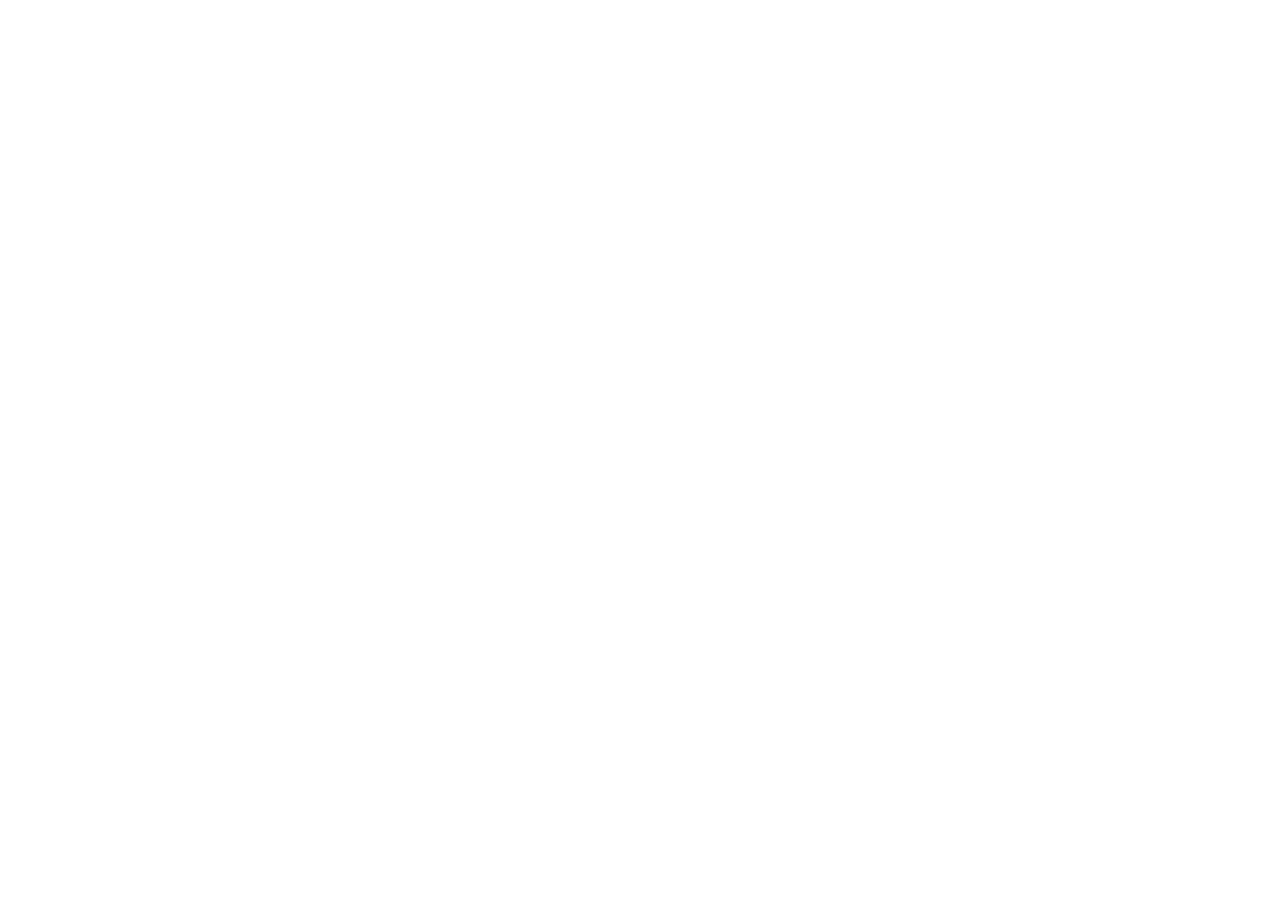
==== docs/index.html @ a48f251c "add docs" ====
<!DOCTYPE html>
<html lang="en">
<head>
    <meta charset="UTF-8">
    <meta http-equiv="X-UA-Compatible" content="IE=edge">
    <meta name="viewport" content="width=device-width, initial-scale=1.0">
    <title>Lennert Vermoesen</title>
</head>
<body>
    
</body>
</html>
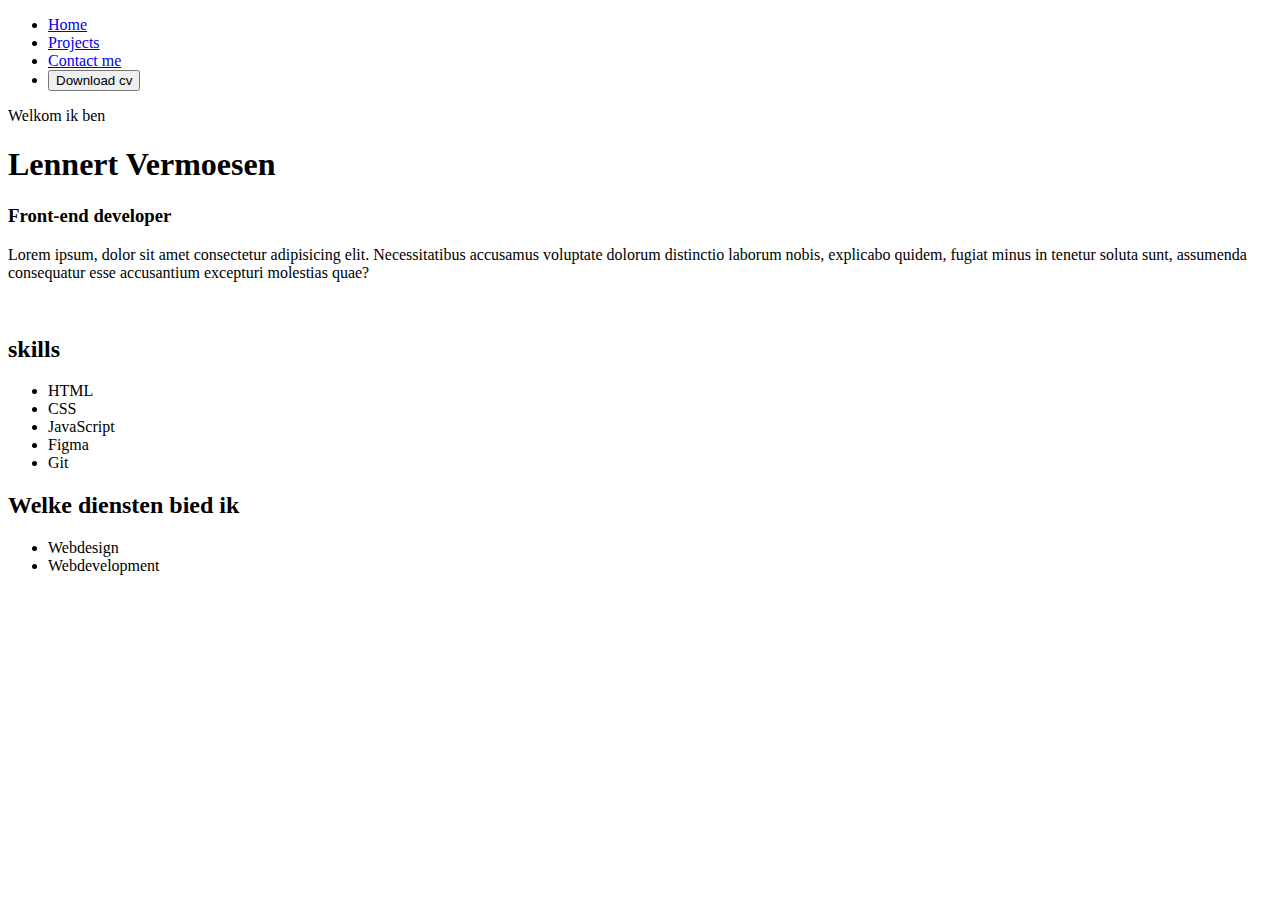
==== commit 497729f2: "first html" ====
--- a/docs/index.html
+++ b/docs/index.html
@@ -1,12 +1,51 @@
 <!DOCTYPE html>
 <html lang="en">
-<head>
-    <meta charset="UTF-8">
-    <meta http-equiv="X-UA-Compatible" content="IE=edge">
-    <meta name="viewport" content="width=device-width, initial-scale=1.0">
-    <title>Lennert Vermoesen</title>
-</head>
-<body>
-    
-</body>
-</html>+  <head>
+    <meta charset="UTF-8" />
+    <meta http-equiv="X-UA-Compatible" content="IE=edge" />
+    <meta name="viewport" content="width=device-width, initial-scale=1.0" />
+    <link rel="stylesheet" href="src/style/Main.css" />
+    <title>Lennert_Vermoesen</title>
+  </head>
+  <body>
+    <nav>
+      <ul>
+        <li><a href="index.html">Home</a></li>
+        <li><a href="Client/Projects.html">Projects</a></li>
+        <li><a href="Client/ContactMe.html">Contact me</a></li>
+        <li><button>Download cv</button></li>
+      </ul>
+    </nav>
+    <header>
+      <span>Welkom ik ben</span>
+      <h1>Lennert Vermoesen</h1>
+      <h3>Front-end developer</h3>
+      <p>
+        Lorem ipsum, dolor sit amet consectetur adipisicing elit. Necessitatibus
+        accusamus voluptate dolorum distinctio laborum nobis, explicabo quidem,
+        fugiat minus in tenetur soluta sunt, assumenda consequatur esse
+        accusantium excepturi molestias quae?
+      </p>
+      <img src="" alt="" />
+    </header>
+    <main>
+      <div class="skills">
+        <h2>skills</h2>
+        <ul>
+          <li>HTML</li>
+          <li>CSS</li>
+          <li>JavaScript</li>
+          <li>Figma</li>
+          <li>Git</li>
+        </ul>
+      </div>
+      <div class="diensten">
+        <h2>Welke diensten bied ik</h2>
+        <ul>
+          <li>Webdesign</li>
+          <li>Webdevelopment</li>
+        </ul>
+      </div>
+    </main>
+  </body>
+</html>
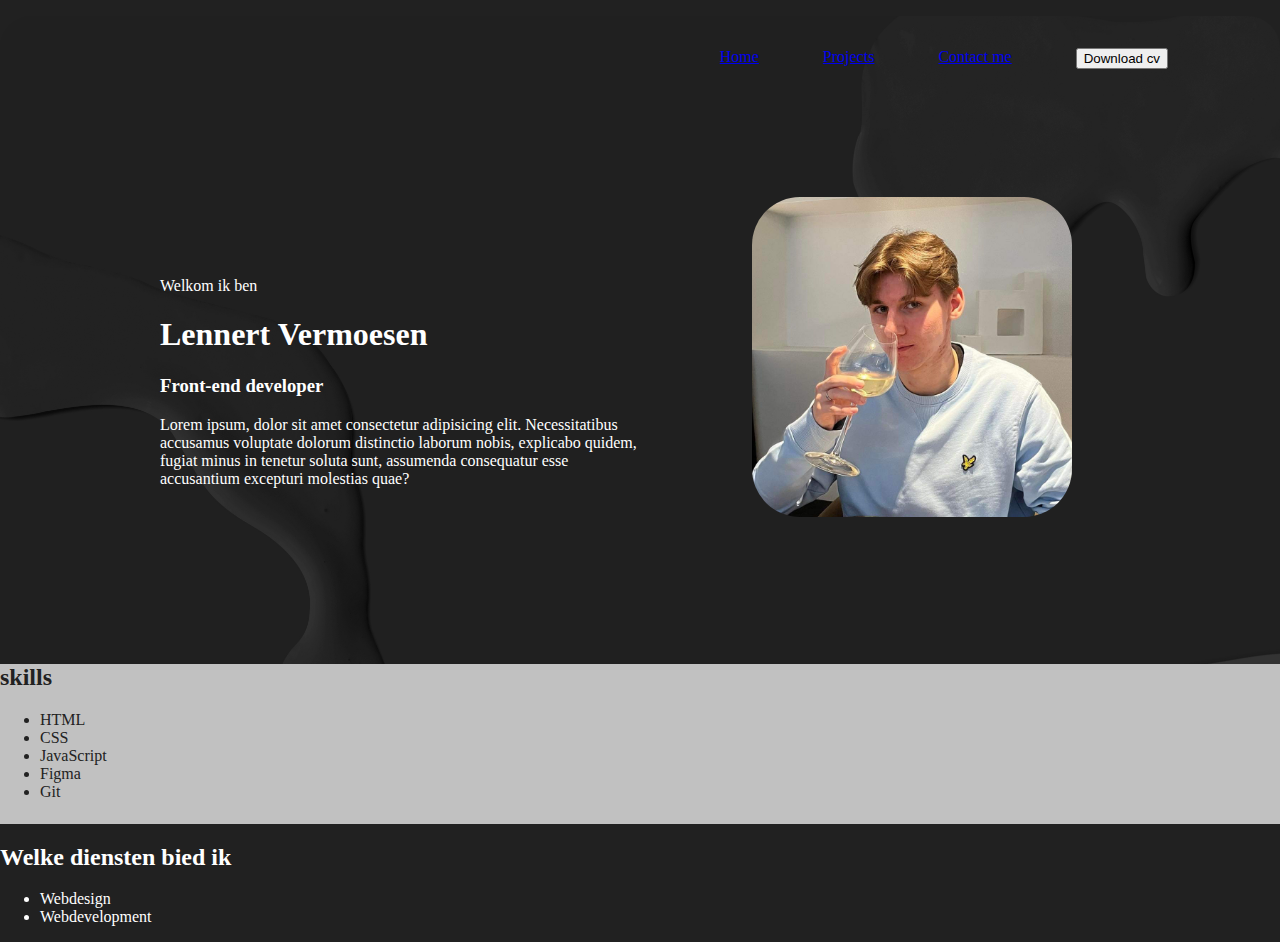
==== commit 41de9a6b: "new update" ====
--- a/docs/index.html
+++ b/docs/index.html
@@ -1,51 +1,58 @@
 <!DOCTYPE html>
 <html lang="en">
-  <head>
+
+<head>
     <meta charset="UTF-8" />
     <meta http-equiv="X-UA-Compatible" content="IE=edge" />
     <meta name="viewport" content="width=device-width, initial-scale=1.0" />
     <link rel="stylesheet" href="src/style/Main.css" />
     <title>Lennert_Vermoesen</title>
-  </head>
-  <body>
-    <nav>
-      <ul>
-        <li><a href="index.html">Home</a></li>
-        <li><a href="Client/Projects.html">Projects</a></li>
-        <li><a href="Client/ContactMe.html">Contact me</a></li>
-        <li><button>Download cv</button></li>
-      </ul>
-    </nav>
-    <header>
-      <span>Welkom ik ben</span>
-      <h1>Lennert Vermoesen</h1>
-      <h3>Front-end developer</h3>
-      <p>
-        Lorem ipsum, dolor sit amet consectetur adipisicing elit. Necessitatibus
-        accusamus voluptate dolorum distinctio laborum nobis, explicabo quidem,
-        fugiat minus in tenetur soluta sunt, assumenda consequatur esse
-        accusantium excepturi molestias quae?
-      </p>
-      <img src="" alt="" />
-    </header>
+</head>
+
+<body>
+    <div class="background">
+        <nav>
+            <ul>
+                <li><a href="index.html">Home</a></li>
+                <li><a href="Client/Projects.html">Projects</a></li>
+                <li><a href="Client/ContactMe.html">Contact me</a></li>
+                <li><button>Download cv</button></li>
+            </ul>
+        </nav>
+        <header>
+            
+            <div class="intro">
+            <span>Welkom ik ben</span>
+            <h1>Lennert Vermoesen</h1>
+            <h3>Front-end developer</h3>
+            <p>
+                Lorem ipsum, dolor sit amet consectetur adipisicing elit. Necessitatibus
+                accusamus voluptate dolorum distinctio laborum nobis, explicabo quidem,
+                fugiat minus in tenetur soluta sunt, assumenda consequatur esse
+                accusantium excepturi molestias quae?
+            </p></div>
+            <img src="src/images/profiel.jpg" alt="Profiel foto" />
+        </header>
+    </div>
     <main>
-      <div class="skills">
-        <h2>skills</h2>
-        <ul>
-          <li>HTML</li>
-          <li>CSS</li>
-          <li>JavaScript</li>
-          <li>Figma</li>
-          <li>Git</li>
-        </ul>
-      </div>
-      <div class="diensten">
-        <h2>Welke diensten bied ik</h2>
-        <ul>
-          <li>Webdesign</li>
-          <li>Webdevelopment</li>
-        </ul>
-      </div>
+        <div class="skills">
+            <h2>skills</h2>
+            <ul>
+                <li>HTML</li>
+                <li>CSS</li>
+                <li>JavaScript</li>
+                <li>Figma</li>
+                <li>Git</li>
+            </ul>
+        </div>
+        <div class="diensten">
+            <h2>Welke diensten bied ik</h2>
+            <ul>
+                <li>Webdesign</li>
+                <li>Webdevelopment</li>
+            </ul>
+        </div>
     </main>
-  </body>
-</html>
+</body>
+
+</html>--- a/docs/src/style/Main.css
+++ b/docs/src/style/Main.css
@@ -0,0 +1,54 @@
+body {
+  background-color: hsl(0, 0%, 13%);
+  color: white;
+  max-width: 80rem;
+  margin: auto;
+}
+
+.background{
+  background-image: url(../images/background.jpg);
+  background-size: cover;
+  border-top-left-radius: 2rem;
+  border-top-right-radius: 2rem;
+}
+
+header {
+  display: flex;
+}
+
+header img {
+  border-radius: 3rem;
+  height: 20rem;
+  width: 20rem;
+  margin-left: 7rem;
+  margin-top: 5rem;
+}
+
+.intro{
+  margin-top: 10rem;
+  margin-bottom: 10rem;
+  width: 30rem;
+  margin-left: 10rem;
+}
+
+
+nav ul{
+list-style: none;
+display: flex;
+justify-content: end;
+padding-right: 5rem;
+}
+
+nav li {
+  padding: 2rem;
+}
+
+.skills{
+  background-color: #C1C1C1;
+  height: 10rem;
+  color: hsl(0, 0%, 13%);
+}
+
+.skills h2{
+  margin-top: 0;
+}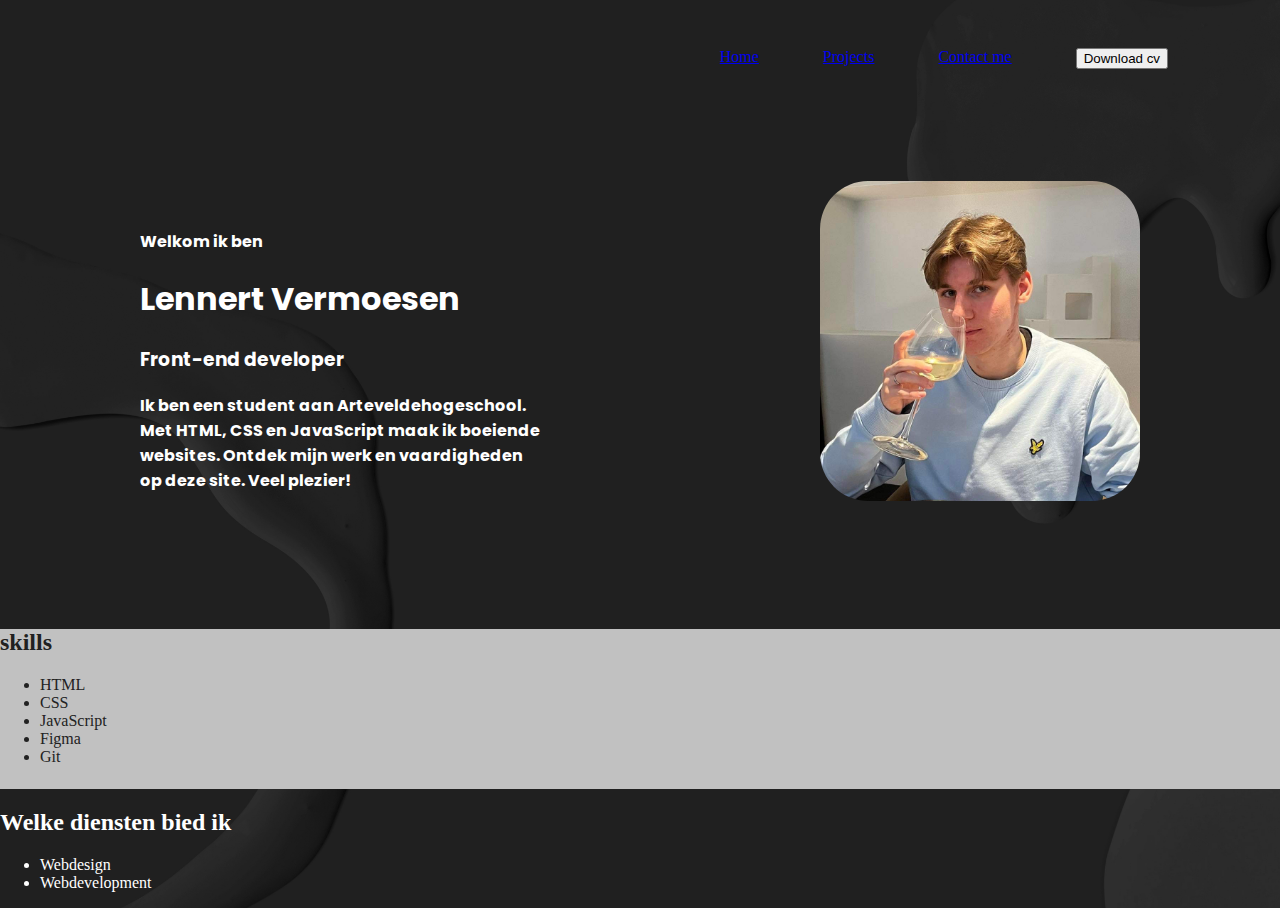
==== commit 465e8968: "fonts" ====
--- a/docs/index.html
+++ b/docs/index.html
@@ -16,21 +16,20 @@
                 <li><a href="index.html">Home</a></li>
                 <li><a href="Client/Projects.html">Projects</a></li>
                 <li><a href="Client/ContactMe.html">Contact me</a></li>
-                <li><button>Download cv</button></li>
+                <li><a href="./src/PDF/Lennert_Vermoesen_CV.pdf" download><button>Download cv</button></a></li>
             </ul>
         </nav>
         <header>
-            
+
             <div class="intro">
-            <span>Welkom ik ben</span>
-            <h1>Lennert Vermoesen</h1>
-            <h3>Front-end developer</h3>
-            <p>
-                Lorem ipsum, dolor sit amet consectetur adipisicing elit. Necessitatibus
-                accusamus voluptate dolorum distinctio laborum nobis, explicabo quidem,
-                fugiat minus in tenetur soluta sunt, assumenda consequatur esse
-                accusantium excepturi molestias quae?
-            </p></div>
+                <span>Welkom ik ben</span>
+                <h1>Lennert Vermoesen</h1>
+                <h3>Front-end developer</h3>
+                <p>
+                    Ik ben een student aan Arteveldehogeschool. Met HTML, CSS en JavaScript maak ik boeiende websites.
+                    Ontdek mijn werk en vaardigheden op deze site. Veel plezier!
+                </p>
+            </div>
             <img src="src/images/profiel.jpg" alt="Profiel foto" />
         </header>
     </div>
--- a/docs/src/style/Main.css
+++ b/docs/src/style/Main.css
@@ -1,11 +1,25 @@
+	
+@font-face {
+  font-family: "poppins-bold";
+  src: url('../Fonts/Poppins/Poppins-Bold.woff2') format('woff2'), 
+    url('../Fonts/Poppins/Poppins-Bold.woff') format('woff');
+  font-weight: bold;
+  font-style: normal;
+}
+
+@font-face {
+  font-family: "poppins-bold";
+  src: url('../Fonts/Poppins/Poppins-Bold.woff2') format('woff2'), 
+    url('../Fonts/Poppins/Poppins-Bold.woff') format('woff');
+  font-weight: bold;
+  font-style: normal;
+}
+
 body {
   background-color: hsl(0, 0%, 13%);
   color: white;
   max-width: 80rem;
   margin: auto;
-}
-
-.background{
   background-image: url(../images/background.jpg);
   background-size: cover;
   border-top-left-radius: 2rem;
@@ -14,41 +28,42 @@
 
 header {
   display: flex;
+  margin-top: 5rem;
+  margin-bottom: 5rem;
+  justify-content: space-around;
 }
 
 header img {
   border-radius: 3rem;
   height: 20rem;
   width: 20rem;
-  margin-left: 7rem;
-  margin-top: 5rem;
 }
 
-.intro{
-  margin-top: 10rem;
-  margin-bottom: 10rem;
-  width: 30rem;
-  margin-left: 10rem;
+.intro {
+  width: 25rem;
+  height: 20rem;
+  margin-top: 3rem;
+  font-family: poppins-bold;
 }
 
 
-nav ul{
-list-style: none;
-display: flex;
-justify-content: end;
-padding-right: 5rem;
+nav ul {
+  list-style: none;
+  display: flex;
+  justify-content: end;
+  padding-right: 5rem;
 }
 
 nav li {
   padding: 2rem;
 }
 
-.skills{
+.skills {
   background-color: #C1C1C1;
   height: 10rem;
   color: hsl(0, 0%, 13%);
 }
 
-.skills h2{
+.skills h2 {
   margin-top: 0;
 }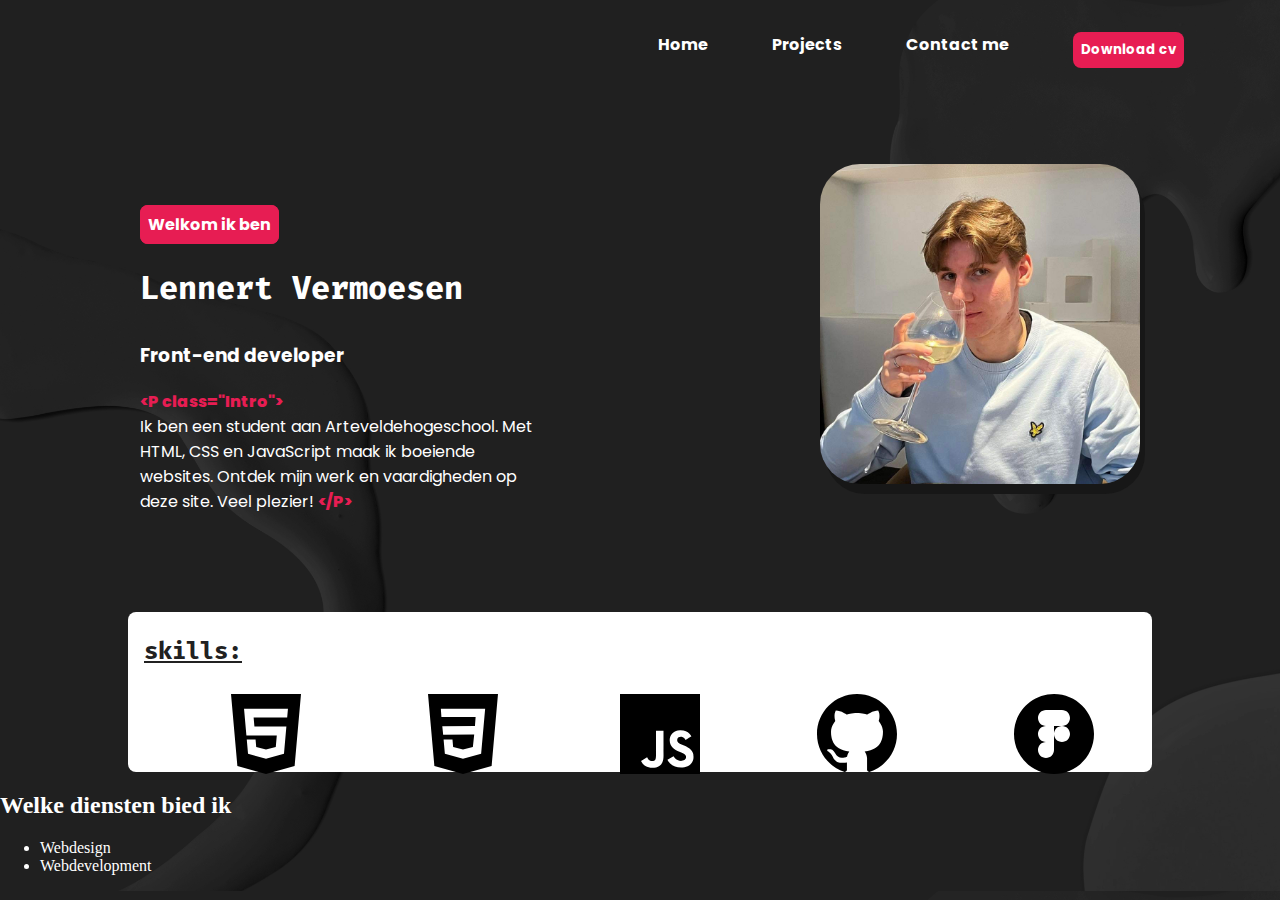
==== commit f81ce2a7: "style" ====
--- a/docs/index.html
+++ b/docs/index.html
@@ -10,7 +10,7 @@
 </head>
 
 <body>
-    <div class="background">
+    
         <nav>
             <ul>
                 <li><a href="index.html">Home</a></li>
@@ -19,29 +19,59 @@
                 <li><a href="./src/PDF/Lennert_Vermoesen_CV.pdf" download><button>Download cv</button></a></li>
             </ul>
         </nav>
+        <div class="background">
         <header>
 
             <div class="intro">
-                <span>Welkom ik ben</span>
+                
+                    <span class="hello">Welkom ik ben</span>
+               
                 <h1>Lennert Vermoesen</h1>
                 <h3>Front-end developer</h3>
                 <p>
+                    <span>&ltP class="Intro"&gt</span><br>
                     Ik ben een student aan Arteveldehogeschool. Met HTML, CSS en JavaScript maak ik boeiende websites.
                     Ontdek mijn werk en vaardigheden op deze site. Veel plezier!
+                    <span>&lt/P&gt</span>
                 </p>
             </div>
             <img src="src/images/profiel.jpg" alt="Profiel foto" />
         </header>
-    </div>
+    
     <main>
         <div class="skills">
-            <h2>skills</h2>
+            <h2>skills:</h2>
             <ul>
-                <li>HTML</li>
-                <li>CSS</li>
-                <li>JavaScript</li>
-                <li>Figma</li>
-                <li>Git</li>
+                <li>
+                    <img src="./src/images/html (1).svg" alt="html logo">
+                    <div class="balk">
+
+                    </div>
+                </li>
+                <li>
+                    <img src="./src/images/css.svg" alt="css logo">
+                    <div class="balk">
+
+                    </div>
+                </li>
+                <li>
+                    <img src="./src/images/javascript.svg" alt="javascript logo">
+                    <div class="balk">
+
+                    </div>
+                </li>
+                <li>
+                    <img src="./src/images/github-logo.svg" alt="github logo">
+                    <div class="balk">
+
+                    </div>
+                </li>
+                <li>
+                    <img src="./src/images/figma.svg" alt="figma logo">
+                    <div class="balk">
+
+                    </div>
+                </li>
             </ul>
         </div>
         <div class="diensten">
@@ -51,6 +81,7 @@
                 <li>Webdevelopment</li>
             </ul>
         </div>
+    </div>
     </main>
 </body>
 
--- a/docs/src/style/Main.css
+++ b/docs/src/style/Main.css
@@ -8,9 +8,25 @@
 }
 
 @font-face {
-  font-family: "poppins-bold";
-  src: url('../Fonts/Poppins/Poppins-Bold.woff2') format('woff2'), 
-    url('../Fonts/Poppins/Poppins-Bold.woff') format('woff');
+  font-family: "poppins-extrabold";
+  src: url('../Fonts/Poppins/Poppins-ExtraBold.woff2') format('woff2'), 
+    url('../Fonts/Poppins/Poppins-ExtraBold.woff') format('woff');
+  font-weight: bold;
+  font-style: normal;
+}
+
+@font-face {
+  font-family: "poppins";
+  src: url('../Fonts/Poppins/Poppins-Regular.woff2') format('woff2'), 
+    url('../Fonts/Poppins/Poppins-Regular.woff') format('woff');
+  font-weight: bold;
+  font-style: normal;
+}
+
+@font-face {
+  font-family: "Fira";
+  src: url('../Fonts/Fira/Fira Code Bold.woff2') format('woff2'), 
+    url('../Fonts/Fira/Fira Code Bold.woff') format('woff');
   font-weight: bold;
   font-style: normal;
 }
@@ -26,6 +42,36 @@
   border-top-right-radius: 2rem;
 }
 
+
+nav {
+  margin: -1rem;
+  border-radius: 0.5rem;
+}
+
+nav a {
+  text-decoration: none;
+  color: white;
+  font-family: poppins-bold;
+}
+
+nav a:hover {
+color: hsl(344, 81%, 51%);
+}
+
+nav button {
+  background-color: hsl(344, 81%, 51%);
+  border: none;
+  padding: 0.5rem;
+  border-radius: 0.5rem;
+  text-decoration: none;
+  color: white;
+  font-family: poppins-bold;
+}
+
+nav button:hover {
+cursor: pointer;
+}
+
 header {
   display: flex;
   margin-top: 5rem;
@@ -34,9 +80,10 @@
 }
 
 header img {
-  border-radius: 3rem;
+  border-radius: 2.5rem;
   height: 20rem;
   width: 20rem;
+  box-shadow: 5px 10px hsl(0, 0%, 9%);
 }
 
 .intro {
@@ -44,6 +91,25 @@
   height: 20rem;
   margin-top: 3rem;
   font-family: poppins-bold;
+}
+
+.hello {
+  border: solid 0.5rem hsl(344, 81%, 51%);
+  background-color: hsl(344, 81%, 51%);
+  border-radius: 0.5rem;
+}
+
+.intro h1 {
+  font-family: Fira;
+}
+
+.intro p {
+  font-family: poppins;
+}
+
+.intro p span {
+  font-family: poppins-extrabold;
+  color: hsl(344, 81%, 51%);
 }
 
 
@@ -59,11 +125,31 @@
 }
 
 .skills {
-  background-color: #C1C1C1;
+  background-color: white;
+  border-radius: 0.5rem;
   height: 10rem;
   color: hsl(0, 0%, 13%);
+  margin-left: 8rem;
+  margin-right: 8rem;
 }
 
 .skills h2 {
-  margin-top: 0;
+padding-top: 1rem;
+padding-left: 1rem;
+text-decoration: underline;
+font-family: Fira;
+}
+
+.skills ul {
+  display: flex;
+  list-style: none;
+  justify-content: space-around;
+}
+
+.skills img {
+width: 5rem
+}
+
+.skills img :hover {
+  color: hsl(344, 81%, 51%);
 }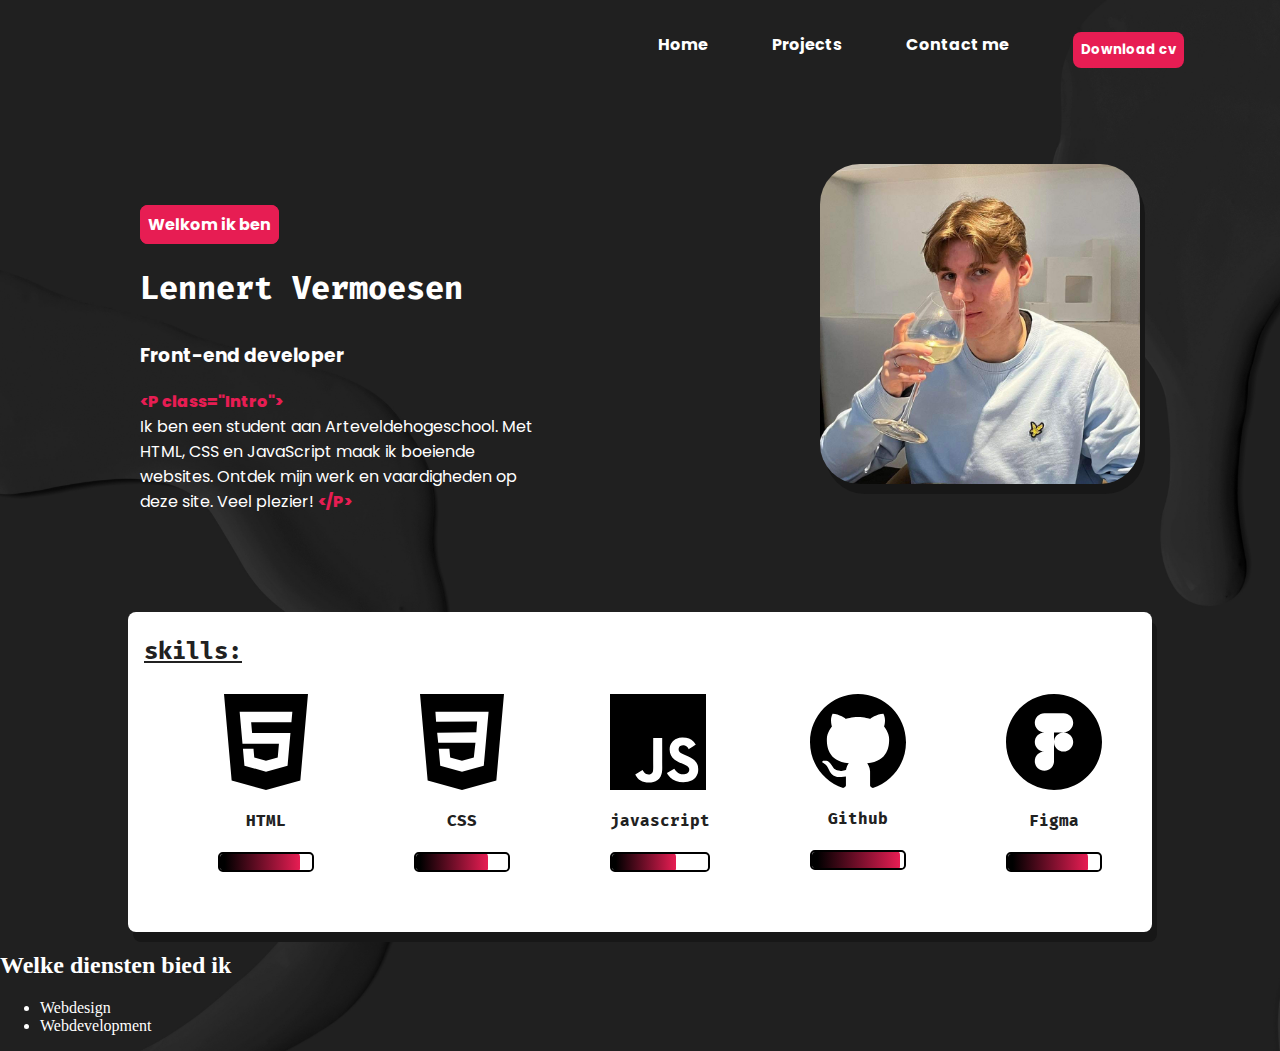
==== commit 3f6d8b03: "skils toegevoegd" ====
--- a/docs/index.html
+++ b/docs/index.html
@@ -10,22 +10,22 @@
 </head>
 
 <body>
-    
-        <nav>
-            <ul>
-                <li><a href="index.html">Home</a></li>
-                <li><a href="Client/Projects.html">Projects</a></li>
-                <li><a href="Client/ContactMe.html">Contact me</a></li>
-                <li><a href="./src/PDF/Lennert_Vermoesen_CV.pdf" download><button>Download cv</button></a></li>
-            </ul>
-        </nav>
-        <div class="background">
+
+    <nav>
+        <ul>
+            <li><a href="index.html">Home</a></li>
+            <li><a href="Client/Projects.html">Projects</a></li>
+            <li><a href="Client/ContactMe.html">Contact me</a></li>
+            <li><a href="./src/PDF/Lennert_Vermoesen_CV.pdf" download><button>Download cv</button></a></li>
+        </ul>
+    </nav>
+    <div class="background">
         <header>
 
             <div class="intro">
-                
-                    <span class="hello">Welkom ik ben</span>
-               
+
+                <span class="hello">Welkom ik ben</span>
+
                 <h1>Lennert Vermoesen</h1>
                 <h3>Front-end developer</h3>
                 <p>
@@ -37,50 +37,61 @@
             </div>
             <img src="src/images/profiel.jpg" alt="Profiel foto" />
         </header>
-    
-    <main>
-        <div class="skills">
-            <h2>skills:</h2>
-            <ul>
-                <li>
-                    <img src="./src/images/html (1).svg" alt="html logo">
-                    <div class="balk">
 
-                    </div>
-                </li>
-                <li>
-                    <img src="./src/images/css.svg" alt="css logo">
-                    <div class="balk">
+        <main>
+            <div class="skills">
+                <h2>skills:</h2>
+                <ul>
+                    <li>
+                        <img src="./src/images/html (1).svg" alt="html logo">
+                        <span>HTML</span>
+                        <div class="balk">
+                            <div class="inner-balk0"></div>
 
-                    </div>
-                </li>
-                <li>
-                    <img src="./src/images/javascript.svg" alt="javascript logo">
-                    <div class="balk">
+            </div>
+            </li>
+            <li>
+                <img src="./src/images/css.svg" alt="css logo">
+                <span>CSS</span>
+                <div class="balk">
+                    <div class="inner-balk1"></div>
 
-                    </div>
-                </li>
-                <li>
-                    <img src="./src/images/github-logo.svg" alt="github logo">
-                    <div class="balk">
+                </div>
 
-                    </div>
-                </li>
-                <li>
-                    <img src="./src/images/figma.svg" alt="figma logo">
-                    <div class="balk">
+    </li>
+    <li>
+        <img src="./src/images/javascript.svg" alt="javascript logo">
+        <span>javascript</span>
+        <div class="balk">
+            <div class="inner-balk2"></div>
 
-                    </div>
-                </li>
-            </ul>
         </div>
-        <div class="diensten">
-            <h2>Welke diensten bied ik</h2>
-            <ul>
-                <li>Webdesign</li>
-                <li>Webdevelopment</li>
-            </ul>
+    </li>
+    <li>
+        <img src="./src/images/github-logo.svg" alt="github logo">
+        <span>Github</span>
+        <div class="balk">
+            <div class="inner-balk3"></div>
+
         </div>
+    </li>
+    <li>
+        <img src="./src/images/figma.svg" alt="figma logo">
+        <span>Figma</span>
+        <div class="balk">
+            <div class="inner-balk4"></div>
+
+        </div>
+    </li>
+    </ul>
+    </div>
+    <div class="diensten">
+        <h2>Welke diensten bied ik</h2>
+        <ul>
+            <li>Webdesign</li>
+            <li>Webdevelopment</li>
+        </ul>
+    </div>
     </div>
     </main>
 </body>
--- a/docs/src/style/Main.css
+++ b/docs/src/style/Main.css
@@ -1,155 +1,229 @@
-	
-@font-face {
-  font-family: "poppins-bold";
-  src: url('../Fonts/Poppins/Poppins-Bold.woff2') format('woff2'), 
-    url('../Fonts/Poppins/Poppins-Bold.woff') format('woff');
-  font-weight: bold;
-  font-style: normal;
-}
-
-@font-face {
-  font-family: "poppins-extrabold";
-  src: url('../Fonts/Poppins/Poppins-ExtraBold.woff2') format('woff2'), 
-    url('../Fonts/Poppins/Poppins-ExtraBold.woff') format('woff');
-  font-weight: bold;
-  font-style: normal;
-}
-
-@font-face {
-  font-family: "poppins";
-  src: url('../Fonts/Poppins/Poppins-Regular.woff2') format('woff2'), 
-    url('../Fonts/Poppins/Poppins-Regular.woff') format('woff');
-  font-weight: bold;
-  font-style: normal;
-}
-
-@font-face {
-  font-family: "Fira";
-  src: url('../Fonts/Fira/Fira Code Bold.woff2') format('woff2'), 
-    url('../Fonts/Fira/Fira Code Bold.woff') format('woff');
-  font-weight: bold;
-  font-style: normal;
-}
-
-body {
-  background-color: hsl(0, 0%, 13%);
-  color: white;
-  max-width: 80rem;
-  margin: auto;
-  background-image: url(../images/background.jpg);
-  background-size: cover;
-  border-top-left-radius: 2rem;
-  border-top-right-radius: 2rem;
-}
-
-
-nav {
-  margin: -1rem;
-  border-radius: 0.5rem;
-}
-
-nav a {
-  text-decoration: none;
-  color: white;
-  font-family: poppins-bold;
-}
-
-nav a:hover {
-color: hsl(344, 81%, 51%);
-}
-
-nav button {
-  background-color: hsl(344, 81%, 51%);
-  border: none;
-  padding: 0.5rem;
-  border-radius: 0.5rem;
-  text-decoration: none;
-  color: white;
-  font-family: poppins-bold;
-}
-
-nav button:hover {
-cursor: pointer;
-}
-
-header {
-  display: flex;
-  margin-top: 5rem;
-  margin-bottom: 5rem;
-  justify-content: space-around;
-}
-
-header img {
-  border-radius: 2.5rem;
-  height: 20rem;
-  width: 20rem;
-  box-shadow: 5px 10px hsl(0, 0%, 9%);
-}
-
-.intro {
-  width: 25rem;
-  height: 20rem;
-  margin-top: 3rem;
-  font-family: poppins-bold;
-}
-
-.hello {
-  border: solid 0.5rem hsl(344, 81%, 51%);
-  background-color: hsl(344, 81%, 51%);
-  border-radius: 0.5rem;
-}
-
-.intro h1 {
-  font-family: Fira;
-}
-
-.intro p {
-  font-family: poppins;
-}
-
-.intro p span {
-  font-family: poppins-extrabold;
-  color: hsl(344, 81%, 51%);
-}
-
-
-nav ul {
-  list-style: none;
-  display: flex;
-  justify-content: end;
-  padding-right: 5rem;
-}
-
-nav li {
-  padding: 2rem;
-}
-
-.skills {
-  background-color: white;
-  border-radius: 0.5rem;
-  height: 10rem;
-  color: hsl(0, 0%, 13%);
-  margin-left: 8rem;
-  margin-right: 8rem;
-}
-
-.skills h2 {
-padding-top: 1rem;
-padding-left: 1rem;
-text-decoration: underline;
-font-family: Fira;
-}
-
-.skills ul {
-  display: flex;
-  list-style: none;
-  justify-content: space-around;
-}
-
-.skills img {
-width: 5rem
-}
-
-.skills img :hover {
-  color: hsl(344, 81%, 51%);
-}+	@font-face {
+	  font-family: "poppins-bold";
+	  src: url('../Fonts/Poppins/Poppins-Bold.woff2') format('woff2'),
+	    url('../Fonts/Poppins/Poppins-Bold.woff') format('woff');
+	  font-weight: bold;
+	  font-style: normal;
+	}
+
+	@font-face {
+	  font-family: "poppins-extrabold";
+	  src: url('../Fonts/Poppins/Poppins-ExtraBold.woff2') format('woff2'),
+	    url('../Fonts/Poppins/Poppins-ExtraBold.woff') format('woff');
+	  font-weight: bold;
+	  font-style: normal;
+	}
+
+	@font-face {
+	  font-family: "poppins";
+	  src: url('../Fonts/Poppins/Poppins-Regular.woff2') format('woff2'),
+	    url('../Fonts/Poppins/Poppins-Regular.woff') format('woff');
+	  font-weight: bold;
+	  font-style: normal;
+	}
+
+	@font-face {
+	  font-family: "Fira";
+	  src: url('../Fonts/Fira/Fira Code Bold.woff2') format('woff2'),
+	    url('../Fonts/Fira/Fira Code Bold.woff') format('woff');
+	  font-weight: bold;
+	  font-style: normal;
+	}
+
+	body {
+	  background-color: hsl(0, 0%, 13%);
+	  color: white;
+	  max-width: 80rem;
+	  margin: auto;
+	  background-image: url(../images/background.jpg);
+	  background-size: cover;
+	  border-top-left-radius: 2rem;
+	  border-top-right-radius: 2rem;
+	}
+
+
+	nav {
+	  margin: -1rem;
+	  border-radius: 0.5rem;
+	}
+
+	nav a {
+	  text-decoration: none;
+	  color: white;
+	  font-family: poppins-bold;
+	}
+
+	nav a:hover {
+	  color: hsl(344, 81%, 51%);
+	}
+
+	nav button {
+	  background-color: hsl(344, 81%, 51%);
+	  border: none;
+	  padding: 0.5rem;
+	  border-radius: 0.5rem;
+	  text-decoration: none;
+	  color: white;
+	  font-family: poppins-bold;
+	}
+
+	nav button:hover {
+	  cursor: pointer;
+	}
+
+	header {
+	  display: flex;
+	  margin-top: 5rem;
+	  margin-bottom: 5rem;
+	  justify-content: space-around;
+	}
+
+	header img {
+	  border-radius: 2.5rem;
+	  height: 20rem;
+	  width: 20rem;
+	  box-shadow: 5px 10px hsl(0, 0%, 9%);
+	}
+
+	.intro {
+	  width: 25rem;
+	  height: 20rem;
+	  margin-top: 3rem;
+	  font-family: poppins-bold;
+	}
+
+	.hello {
+	  border: solid 0.5rem hsl(344, 81%, 51%);
+	  background-color: hsl(344, 81%, 51%);
+	  border-radius: 0.5rem;
+	}
+
+	.intro h1 {
+	  font-family: Fira;
+	}
+
+	.intro p {
+	  font-family: poppins;
+	}
+
+	.intro p span {
+	  font-family: poppins-extrabold;
+	  color: hsl(344, 81%, 51%);
+	}
+
+
+	nav ul {
+	  list-style: none;
+	  display: flex;
+	  justify-content: end;
+	  padding-right: 5rem;
+	}
+
+	nav li {
+	  padding: 2rem;
+	}
+
+	.skills {
+	  background-color: white;
+	  border-radius: 0.5rem;
+	  height: 10rem;
+	  color: hsl(0, 0%, 13%);
+	  margin-left: 8rem;
+	  margin-right: 8rem;
+	  padding-bottom: 10rem;
+	  box-shadow: 5px 10px hsl(0, 0%, 9%);
+	}
+
+	.skills h2 {
+	  padding-top: 1rem;
+	  padding-left: 1rem;
+	  text-decoration: underline;
+	  font-family: Fira;
+	}
+
+	.skills ul {
+	  display: flex;
+	  list-style: none;
+	  justify-content: space-around;
+	  margin: auto;
+	}
+
+	.skills li {
+	  display: flex;
+	  flex-direction: column;
+	  text-align: center;
+	  font-family: Fira;
+	}
+
+	.skills img {
+	  width: 6rem;
+	  margin-bottom: 1rem;
+	}
+
+	.balk {
+	  margin-top: 1rem;
+	  border: solid black 2px;
+	  height: 1rem;
+	  border-radius: 0.3rem;
+	  overflow: hidden;
+	}
+
+	.inner-balk0 {
+	  background: rgb(0, 0, 0);
+	  background: linear-gradient(90deg, rgba(0, 0, 0, 1) 6%, rgba(231, 29, 83, 1) 100%);
+	  border-radius: 0.3rem;
+	  position: relative;
+	  height: 100%;
+	  overflow: hidden;
+	  margin-top: -0.1rem;
+	  padding-bottom: 0.3rem;
+    width: 5rem;
+	}
+
+	.inner-balk1 {
+	  background: rgb(0, 0, 0);
+	  background: linear-gradient(90deg, rgba(0, 0, 0, 1) 6%, rgba(231, 29, 83, 1) 100%);
+	  border-radius: 0.3rem;
+	  position: relative;
+	  height: 100%;
+	  overflow: hidden;
+	  margin-top: -0.1rem;
+	  padding-bottom: 0.3rem;
+    width: 4.5rem;
+	}
+
+	.inner-balk2 {
+	  background: rgb(0, 0, 0);
+	  background: linear-gradient(90deg, rgba(0, 0, 0, 1) 6%, rgba(231, 29, 83, 1) 100%);
+	  border-radius: 0.3rem;
+	  position: relative;
+	  height: 100%;
+	  overflow: hidden;
+	  margin-top: -0.1rem;
+	  padding-bottom: 0.3rem;
+    width: 4rem;
+	}
+
+	.inner-balk3 {
+	  background: rgb(0, 0, 0);
+	  background: linear-gradient(90deg, rgba(0, 0, 0, 1) 6%, rgba(231, 29, 83, 1) 100%);
+	  border-radius: 0.3rem;
+	  position: relative;
+	  height: 100%;
+	  overflow: hidden;
+	  margin-top: -0.1rem;
+	  padding-bottom: 0.3rem;
+    width: 5.5rem;
+	}
+
+	.inner-balk4 {
+	  background: rgb(0, 0, 0);
+	  background: linear-gradient(90deg, rgba(0, 0, 0, 1) 6%, rgba(231, 29, 83, 1) 100%);
+	  border-radius: 0.3rem;
+	  position: relative;
+	  height: 100%;
+	  overflow: hidden;
+	  margin-top: -0.1rem;
+	  padding-bottom: 0.3rem;
+    width: 5rem;
+	}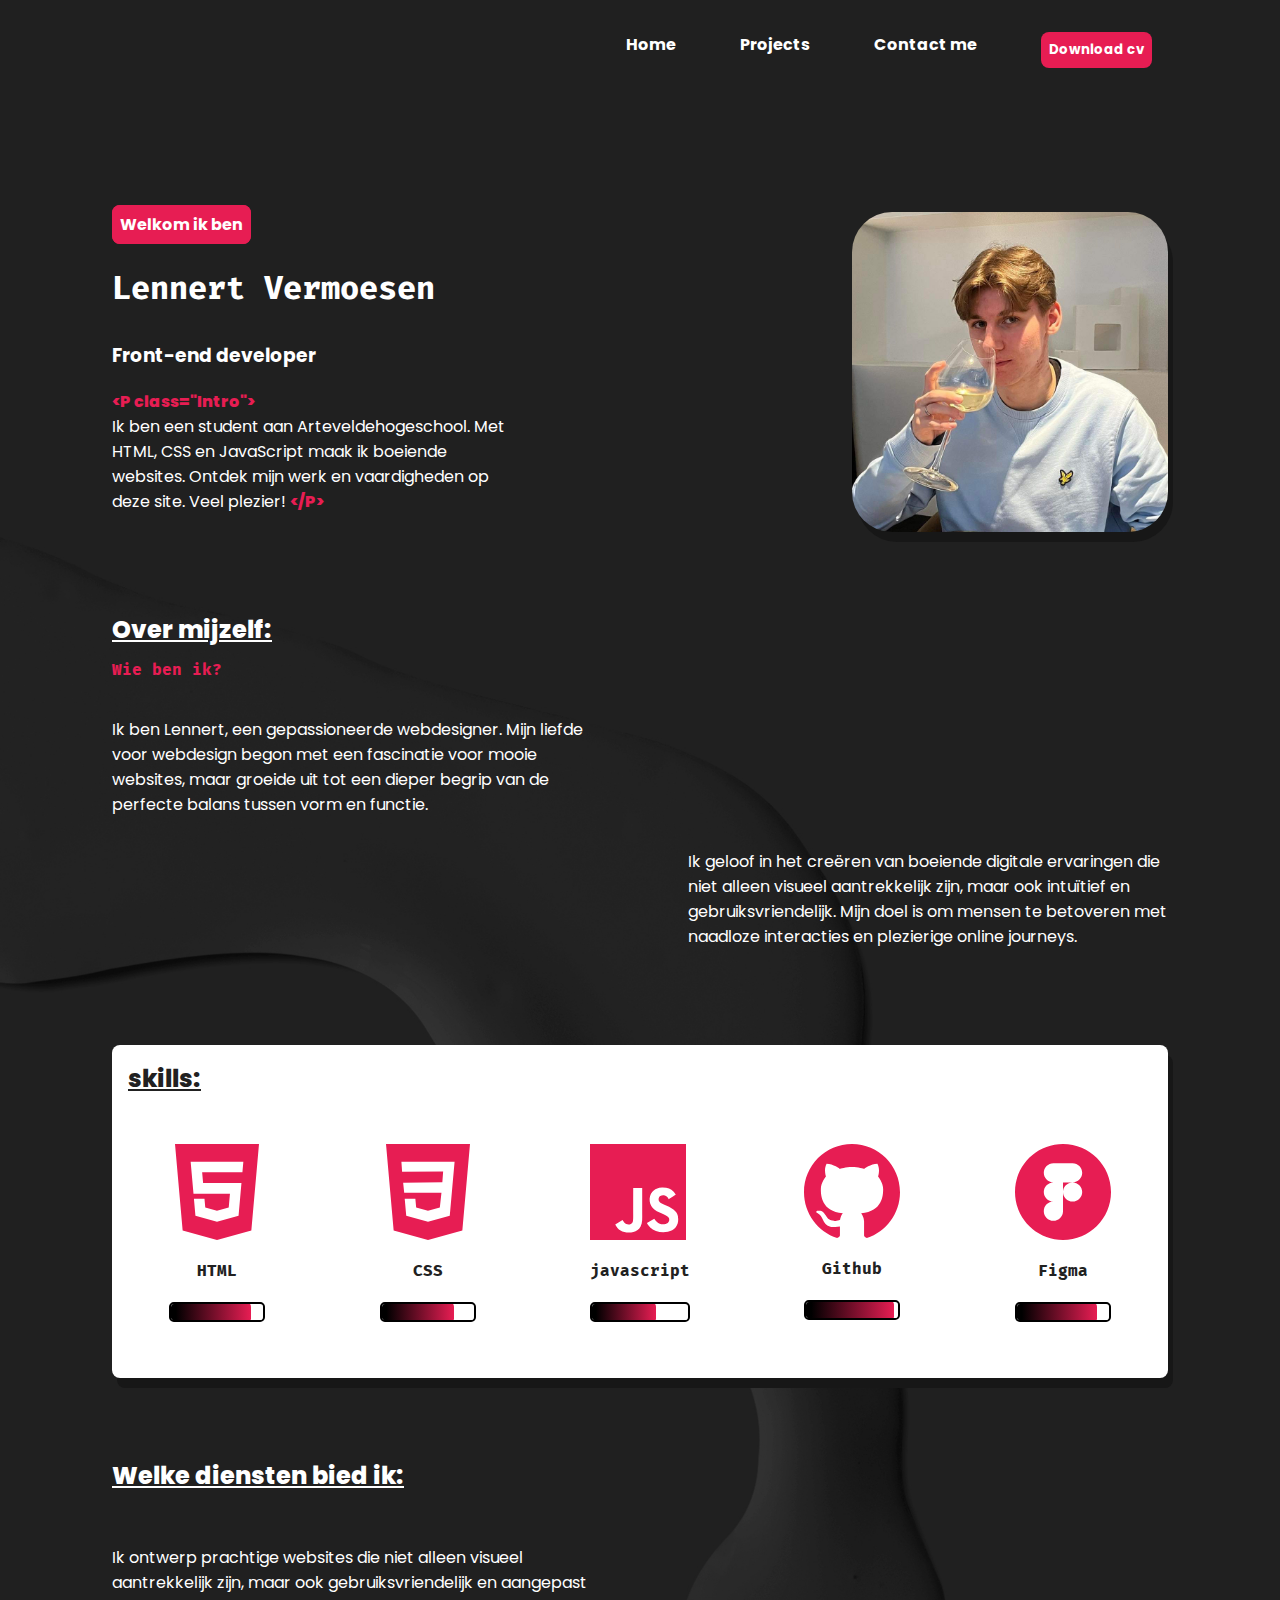
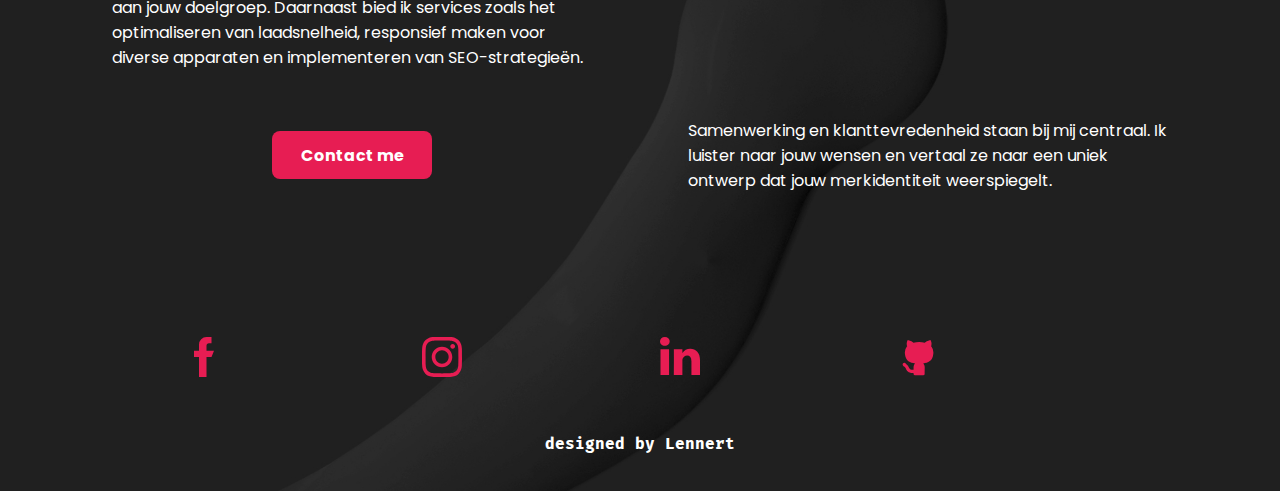
==== commit b331cba6: "first page done" ====
--- a/docs/index.html
+++ b/docs/index.html
@@ -10,7 +10,7 @@
 </head>
 
 <body>
-
+<div>
     <nav>
         <ul>
             <li><a href="index.html">Home</a></li>
@@ -39,61 +39,108 @@
         </header>
 
         <main>
+            <div class="about">
+
+                <h2>Over mijzelf:</h2>
+                <span>Wie ben ik?</span>
+                <div class="about-flex">
+                    <p class="left">Ik ben Lennert, een gepassioneerde webdesigner. Mijn liefde voor webdesign begon met
+                        een
+                        fascinatie voor mooie websites, maar groeide uit tot een dieper begrip van de perfecte balans
+                        tussen
+                        vorm en functie.</p>
+
+                    <p class="right">Ik geloof in het creëren van boeiende digitale ervaringen die niet alleen visueel
+                        aantrekkelijk
+                        zijn, maar ook intuïtief en gebruiksvriendelijk. Mijn doel is om mensen te betoveren met
+                        naadloze
+                        interacties en plezierige online journeys.</p>
+                </div>
+            </div>
+
             <div class="skills">
                 <h2>skills:</h2>
                 <ul>
                     <li>
-                        <img src="./src/images/html (1).svg" alt="html logo">
+                        <img src="./src/images/html-pink.svg" alt="html logo">
                         <span>HTML</span>
                         <div class="balk">
                             <div class="inner-balk0"></div>
 
+                        </div>
+                    </li>
+                    <li>
+                        <img src="./src/images/css-pink.svg" alt="css logo">
+                        <span>CSS</span>
+                        <div class="balk">
+                            <div class="inner-balk1"></div>
+
+                        </div>
+
+                    </li>
+                    <li>
+                        <img src="./src/images/javascript-pink.svg" alt="javascript logo">
+                        <span>javascript</span>
+                        <div class="balk">
+                            <div class="inner-balk2"></div>
+
+                        </div>
+                    </li>
+                    <li>
+                        <img src="./src/images/github-pink.svg" alt="github logo">
+                        <span>Github</span>
+                        <div class="balk">
+                            <div class="inner-balk3"></div>
+
+                        </div>
+                    </li>
+                    <li>
+                        <img src="./src/images/figma-pink.svg" alt="figma logo">
+                        <span>Figma</span>
+                        <div class="balk">
+                            <div class="inner-balk4"></div>
+
+                        </div>
+                    </li>
+                </ul>
             </div>
-            </li>
-            <li>
-                <img src="./src/images/css.svg" alt="css logo">
-                <span>CSS</span>
-                <div class="balk">
-                    <div class="inner-balk1"></div>
+            <div class="diensten">
+                <h2>Welke diensten bied ik:</h2>
+                <div class="diensten-flex">
+                    <p class="first"> Ik ontwerp prachtige websites die niet alleen visueel aantrekkelijk zijn, maar ook
+                        gebruiksvriendelijk en aangepast aan jouw doelgroep. Daarnaast bied ik services zoals het
+                        optimaliseren van laadsnelheid, responsief maken voor diverse apparaten en implementeren van
+                        SEO-strategieën.</p>
 
+                    <div class="button-dienst">
+
+                        <a href="./Client/ContactMe.html"><button>Contact me</button></a>
+
+                        <p>Samenwerking en klanttevredenheid staan bij mij centraal. Ik luister naar jouw wensen en
+                            vertaal ze
+                            naar een uniek ontwerp dat jouw merkidentiteit weerspiegelt.</p>
+                    </div>
                 </div>
-
-    </li>
-    <li>
-        <img src="./src/images/javascript.svg" alt="javascript logo">
-        <span>javascript</span>
-        <div class="balk">
-            <div class="inner-balk2"></div>
-
-        </div>
-    </li>
-    <li>
-        <img src="./src/images/github-logo.svg" alt="github logo">
-        <span>Github</span>
-        <div class="balk">
-            <div class="inner-balk3"></div>
-
-        </div>
-    </li>
-    <li>
-        <img src="./src/images/figma.svg" alt="figma logo">
-        <span>Figma</span>
-        <div class="balk">
-            <div class="inner-balk4"></div>
-
-        </div>
-    </li>
-    </ul>
-    </div>
-    <div class="diensten">
-        <h2>Welke diensten bied ik</h2>
-        <ul>
-            <li>Webdesign</li>
-            <li>Webdevelopment</li>
-        </ul>
-    </div>
+            </div>
     </div>
     </main>
+    <footer>
+        <ul>
+            <li><a href="https://www.facebook.com/profile.php?id=100008987130328"><img
+                        src="./src/images/footer-facebook.svg" alt="facebook"></a></li>
+
+            <li><a
+                    href="https://bra01.safelinks.protection.outlook.com/?url=https%3A%2F%2Finstagram.com%2Flennert2207%3Figshid%3DOGQ5ZDc2ODk2ZA%3D%3D&data=05%7C01%7C%7C8b986395f16f48bb276608db69ded639%7C84df9e7fe9f640afb435aaaaaaaaaaaa%7C1%7C0%7C638220178028930480%7CUnknown%7CTWFpbGZsb3d8eyJWIjoiMC4wLjAwMDAiLCJQIjoiV2luMzIiLCJBTiI6Ik1haWwiLCJXVCI6Mn0%3D%7C3000%7C%7C%7C&sdata=%2BrAyy0N1KoDK1G2N4yuXlcz4HtUVNoOUxvQPxB3Sa3s%3D&reserved=0"><img
+                        src="./src/images/footer-insta.svg" alt="instagram"></a></li>
+
+            <li><a href="https://www.linkedin.com/in/lennert-vermoesen-0527a3250/"><img src="./src/images/footer-in.svg"
+                        alt="linkedin"></a></li>
+
+            <li><a href="https://github.com/Softie123456789"><img src="./src/images/footer-github.svg" alt="github"></a>
+            </li>
+        </ul>
+        <span>designed by Lennert</span>
+    </footer>
 </body>
 
 </html>--- a/docs/src/style/Main.css
+++ b/docs/src/style/Main.css
@@ -33,7 +33,9 @@
 	body {
 	  background-color: hsl(0, 0%, 13%);
 	  color: white;
-	  max-width: 80rem;
+	  max-width: 66rem;
+	  padding-left: 1rem;
+	  padding-right: 1rem;
 	  margin: auto;
 	  background-image: url(../images/background.jpg);
 	  background-size: cover;
@@ -41,7 +43,6 @@
 	  border-top-right-radius: 2rem;
 	}
 
-
 	nav {
 	  margin: -1rem;
 	  border-radius: 0.5rem;
@@ -57,7 +58,7 @@
 	  color: hsl(344, 81%, 51%);
 	}
 
-	nav button {
+	button {
 	  background-color: hsl(344, 81%, 51%);
 	  border: none;
 	  padding: 0.5rem;
@@ -75,13 +76,14 @@
 	  display: flex;
 	  margin-top: 5rem;
 	  margin-bottom: 5rem;
-	  justify-content: space-around;
+	  justify-content: space-between;
+	  flex-wrap: wrap-reverse;
 	}
 
 	header img {
 	  border-radius: 2.5rem;
-	  height: 20rem;
-	  width: 20rem;
+	  max-height: 20rem;
+	  max-width: 20rem;
 	  box-shadow: 5px 10px hsl(0, 0%, 9%);
 	}
 
@@ -116,29 +118,68 @@
 	  list-style: none;
 	  display: flex;
 	  justify-content: end;
-	  padding-right: 5rem;
+	}
+
+	@media (max-width: 630px) {
+	  nav ul {
+	    justify-content: center;
+	    flex-direction: column;
+      text-align: center;
+	  }
 	}
 
 	nav li {
 	  padding: 2rem;
+	}
+
+	h2 {
+	  text-decoration: underline;
+	  font-family: poppins-extrabold;
+	}
+
+	.about {
+	  margin-bottom: 5rem;
+	}
+
+	.about h2 {
+	  margin-bottom: 0.5rem;
+	}
+
+	.about p {
+	  font-family: poppins;
+	  max-width: 30rem;
+	}
+
+	.about span {
+	  color: hsl(344, 81%, 51%);
+	  font-family: Fira;
+	}
+
+	.about-flex {
+	  display: flex;
+	  flex-direction: column;
+	}
+
+	.about .left {
+	  margin-top: 2rem;
+	  margin-bottom: 1rem;
+	}
+
+	.about .right {
+	  align-self: last baseline;
 	}
 
 	.skills {
 	  background-color: white;
 	  border-radius: 0.5rem;
-	  height: 10rem;
 	  color: hsl(0, 0%, 13%);
-	  margin-left: 8rem;
-	  margin-right: 8rem;
-	  padding-bottom: 10rem;
 	  box-shadow: 5px 10px hsl(0, 0%, 9%);
 	}
 
 	.skills h2 {
 	  padding-top: 1rem;
 	  padding-left: 1rem;
-	  text-decoration: underline;
-	  font-family: Fira;
+	  margin-bottom: 2rem;
 	}
 
 	.skills ul {
@@ -146,6 +187,9 @@
 	  list-style: none;
 	  justify-content: space-around;
 	  margin: auto;
+	  padding-left: 0rem;
+	  padding-bottom: 2.5rem;
+	  flex-wrap: wrap;
 	}
 
 	.skills li {
@@ -153,6 +197,7 @@
 	  flex-direction: column;
 	  text-align: center;
 	  font-family: Fira;
+	  margin: 1rem;
 	}
 
 	.skills img {
@@ -177,7 +222,7 @@
 	  overflow: hidden;
 	  margin-top: -0.1rem;
 	  padding-bottom: 0.3rem;
-    width: 5rem;
+	  width: 5rem;
 	}
 
 	.inner-balk1 {
@@ -189,7 +234,7 @@
 	  overflow: hidden;
 	  margin-top: -0.1rem;
 	  padding-bottom: 0.3rem;
-    width: 4.5rem;
+	  width: 4.5rem;
 	}
 
 	.inner-balk2 {
@@ -201,7 +246,7 @@
 	  overflow: hidden;
 	  margin-top: -0.1rem;
 	  padding-bottom: 0.3rem;
-    width: 4rem;
+	  width: 4rem;
 	}
 
 	.inner-balk3 {
@@ -213,7 +258,7 @@
 	  overflow: hidden;
 	  margin-top: -0.1rem;
 	  padding-bottom: 0.3rem;
-    width: 5.5rem;
+	  width: 5.5rem;
 	}
 
 	.inner-balk4 {
@@ -225,5 +270,80 @@
 	  overflow: hidden;
 	  margin-top: -0.1rem;
 	  padding-bottom: 0.3rem;
-    width: 5rem;
+	  width: 5rem;
+	}
+
+	.diensten {
+	  margin-top: 5rem;
+	}
+
+	.diensten p {
+	  font-family: poppins;
+	  max-width: 30rem;
+	}
+
+	.diensten .first {
+	  margin-bottom: 2rem;
+	  margin-top: 2rem;
+	}
+
+	.diensten-flex {
+	  display: flex;
+	  flex-direction: column;
+	}
+
+	.button-dienst {
+	  display: flex;
+	  justify-content: space-between;
+	  flex-wrap: wrap-reverse;
+	}
+
+	.button-dienst a {
+	  align-self: center;
+	  margin-left: 10rem;
+	}
+
+	.button-dienst a button {
+	  width: 10rem;
+	  height: 3rem;
+	  font-size: medium;
+	  cursor: pointer;
+	}
+
+	@media (max-width: 1000px) {
+	  .button-dienst a {
+	    margin-left: 5rem;
+	  }
+	}
+
+	@media (max-width: 768px) {
+	  .button-dienst a {
+	    margin-top: 2rem;
+	  }
+	}
+
+	footer {
+	  padding-top: 5rem;
+	  margin: 2rem;
+	}
+
+	footer img {
+	  max-width: 2.5rem;
+	}
+
+	footer ul {
+	  list-style: none;
+	  display: flex;
+	  justify-content: space-around;
+	  margin-bottom: 3rem;
+	}
+
+	footer ul li {
+	  flex: 1;
+	}
+
+	footer span {
+	  font-family: Fira;
+	  display: flex;
+	  justify-content: center;
 	}